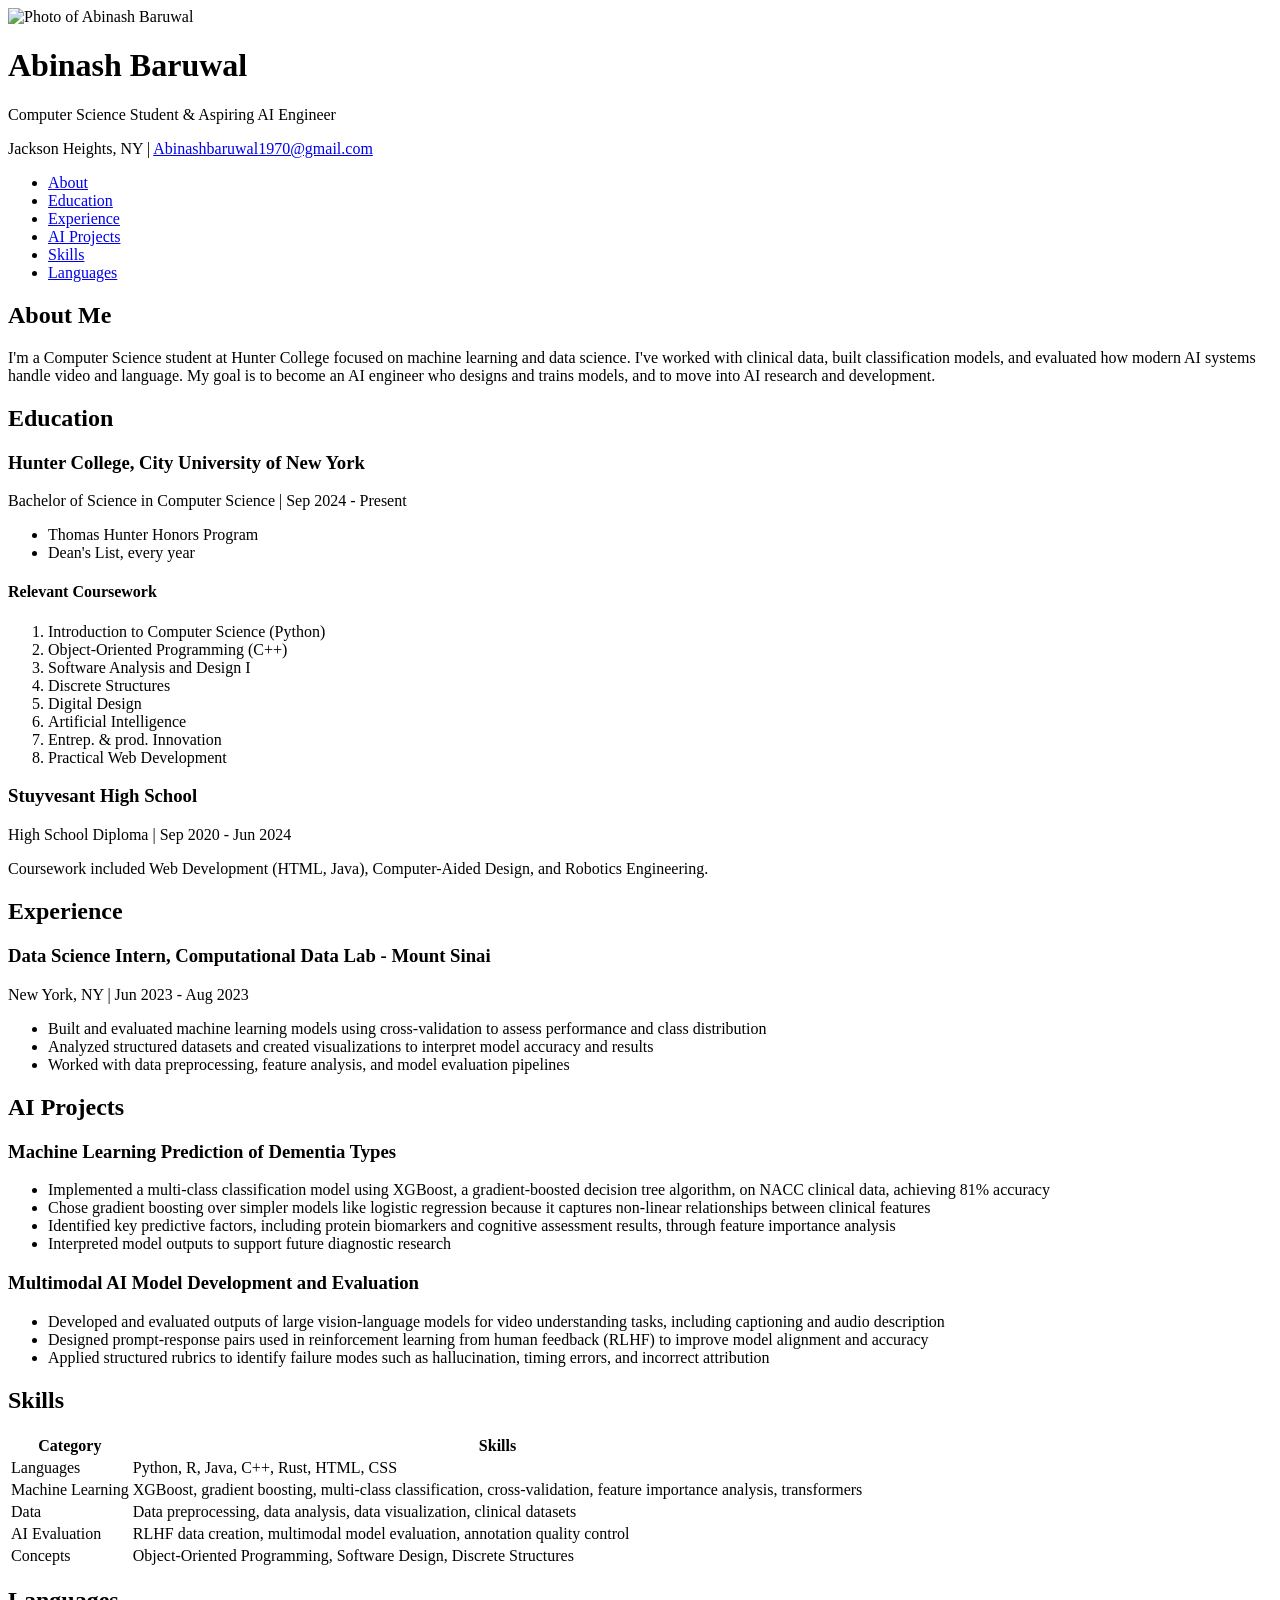
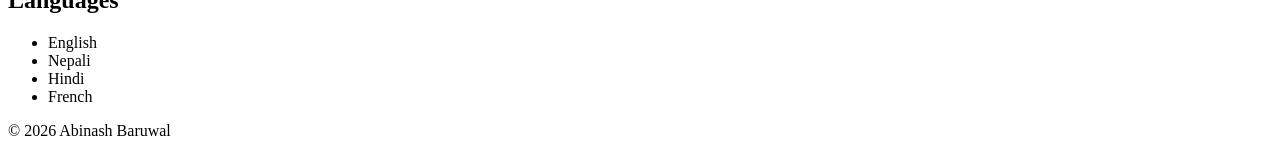
==== index.html @ f67c3e99 "Initial Resume structure" ====
<!DOCTYPE html>
<html lang="en">
<head>
  <meta charset="UTF-8">
  <meta name="viewport" content="width=device-width, initial-scale=1.0">
  <title>Abinash Baruwal | Resume</title>
  <link rel="stylesheet" href="style.css">
</head>
<body>

  <header>
    
    <img src="assets/Picture.png" alt="Photo of Abinash Baruwal" width="160" height="160">
    <h1>Abinash Baruwal</h1>
    <p class="tagline">Computer Science Student &amp; Aspiring AI Engineer</p>
    <p>Jackson Heights, NY | <a href="mailto:Abinashbaruwal1970@gmail.com">Abinashbaruwal1970@gmail.com</a></p>
  </header>

  <nav>
    <ul>
      <li><a href="#about">About</a></li>
      <li><a href="#education">Education</a></li>
      <li><a href="#experience">Experience</a></li>
      <li><a href="#projects">AI Projects</a></li>
      <li><a href="#skills">Skills</a></li>
      <li><a href="#languages">Languages</a></li>
    </ul>
  </nav>

  <main>

    <section id="about">
      <h2>About Me</h2>
      <p>I'm a Computer Science student at Hunter College focused on machine learning and data science. I've worked with clinical data, built classification models, and evaluated how modern AI systems handle video and language. My goal is to become an AI engineer who designs and trains models, and to move into AI research and development.</p>
    </section>

    <section id="education">
      <h2>Education</h2>

      <article>
        <h3>Hunter College, City University of New York</h3>
        <p class="date">Bachelor of Science in Computer Science | Sep 2024 - Present</p>
        <ul>
          <li>Thomas Hunter Honors Program</li>
          <li>Dean's List, every year</li>
        </ul>
        <h4>Relevant Coursework</h4>
        <ol>
          <li>Introduction to Computer Science (Python)</li>
          <li>Object-Oriented Programming (C++)</li>
          <li>Software Analysis and Design I</li>
          <li>Discrete Structures</li>
          <li>Digital Design</li>
          <li>Artificial Intelligence</li>
          <li>Entrep. & prod. Innovation</li>
          <li>Practical Web Development</li>
        </ol>
      </article>

      <article>
        <h3>Stuyvesant High School</h3>
        <p class="date">High School Diploma | Sep 2020 - Jun 2024</p>
        <p>Coursework included Web Development (HTML, Java), Computer-Aided Design, and Robotics Engineering.</p>
      </article>
    </section>

    <section id="experience">
      <h2>Experience</h2>

      <article>
        <h3>Data Science Intern, Computational Data Lab - Mount Sinai</h3>
        <p class="date">New York, NY | Jun 2023 - Aug 2023</p>
        <ul>
          <li>Built and evaluated machine learning models using cross-validation to assess performance and class distribution</li>
          <li>Analyzed structured datasets and created visualizations to interpret model accuracy and results</li>
          <li>Worked with data preprocessing, feature analysis, and model evaluation pipelines</li>
        </ul>
      </article>
    </section>

    <section id="projects">
      <h2>AI Projects</h2>

      <article>
        <h3>Machine Learning Prediction of Dementia Types</h3>
        <ul>
          <li>Implemented a multi-class classification model using XGBoost, a gradient-boosted decision tree algorithm, on NACC clinical data, achieving 81% accuracy</li>
          <li>Chose gradient boosting over simpler models like logistic regression because it captures non-linear relationships between clinical features</li>
          <li>Identified key predictive factors, including protein biomarkers and cognitive assessment results, through feature importance analysis</li>
          <li>Interpreted model outputs to support future diagnostic research</li>
        </ul>
      </article>

      <article>
        <h3>Multimodal AI Model Development and Evaluation</h3>
        <ul>
          <li>Developed and evaluated outputs of large vision-language models for video understanding tasks, including captioning and audio description</li>
          <li>Designed prompt-response pairs used in reinforcement learning from human feedback (RLHF) to improve model alignment and accuracy</li>
          <li>Applied structured rubrics to identify failure modes such as hallucination, timing errors, and incorrect attribution</li>
        </ul>
        </article>
    </section>

    <section id="skills">
      <h2>Skills</h2>
      <table>
        <thead>
          <tr>
            <th>Category</th>
            <th>Skills</th>
          </tr>
        </thead>
        <tbody>
          <tr>
            <td>Languages</td>
            <td>Python, R, Java, C++, Rust, HTML, CSS</td>
          </tr>
          <tr>
            <td>Machine Learning</td>
            <td>XGBoost, gradient boosting, multi-class classification, cross-validation, feature importance analysis, transformers</td>
          </tr>
          <tr>
            <td>Data</td>
            <td>Data preprocessing, data analysis, data visualization, clinical datasets</td>
          </tr>
          <tr>
            <td>AI Evaluation</td>
            <td>RLHF data creation, multimodal model evaluation, annotation quality control</td>
          </tr>
          <tr>
            <td>Concepts</td>
            <td>Object-Oriented Programming, Software Design, Discrete Structures</td>
          </tr>
        </tbody>
      </table>
    </section>

    <section id="languages">
      <h2>Languages</h2>
      <ul>
        <li>English</li>
        <li>Nepali</li>
        <li>Hindi</li>
        <li>French</li>
      </ul>
    </section>

  </main>

  <footer>
    <p>&copy; 2026 Abinash Baruwal</p>
  </footer>

</body>
</html>
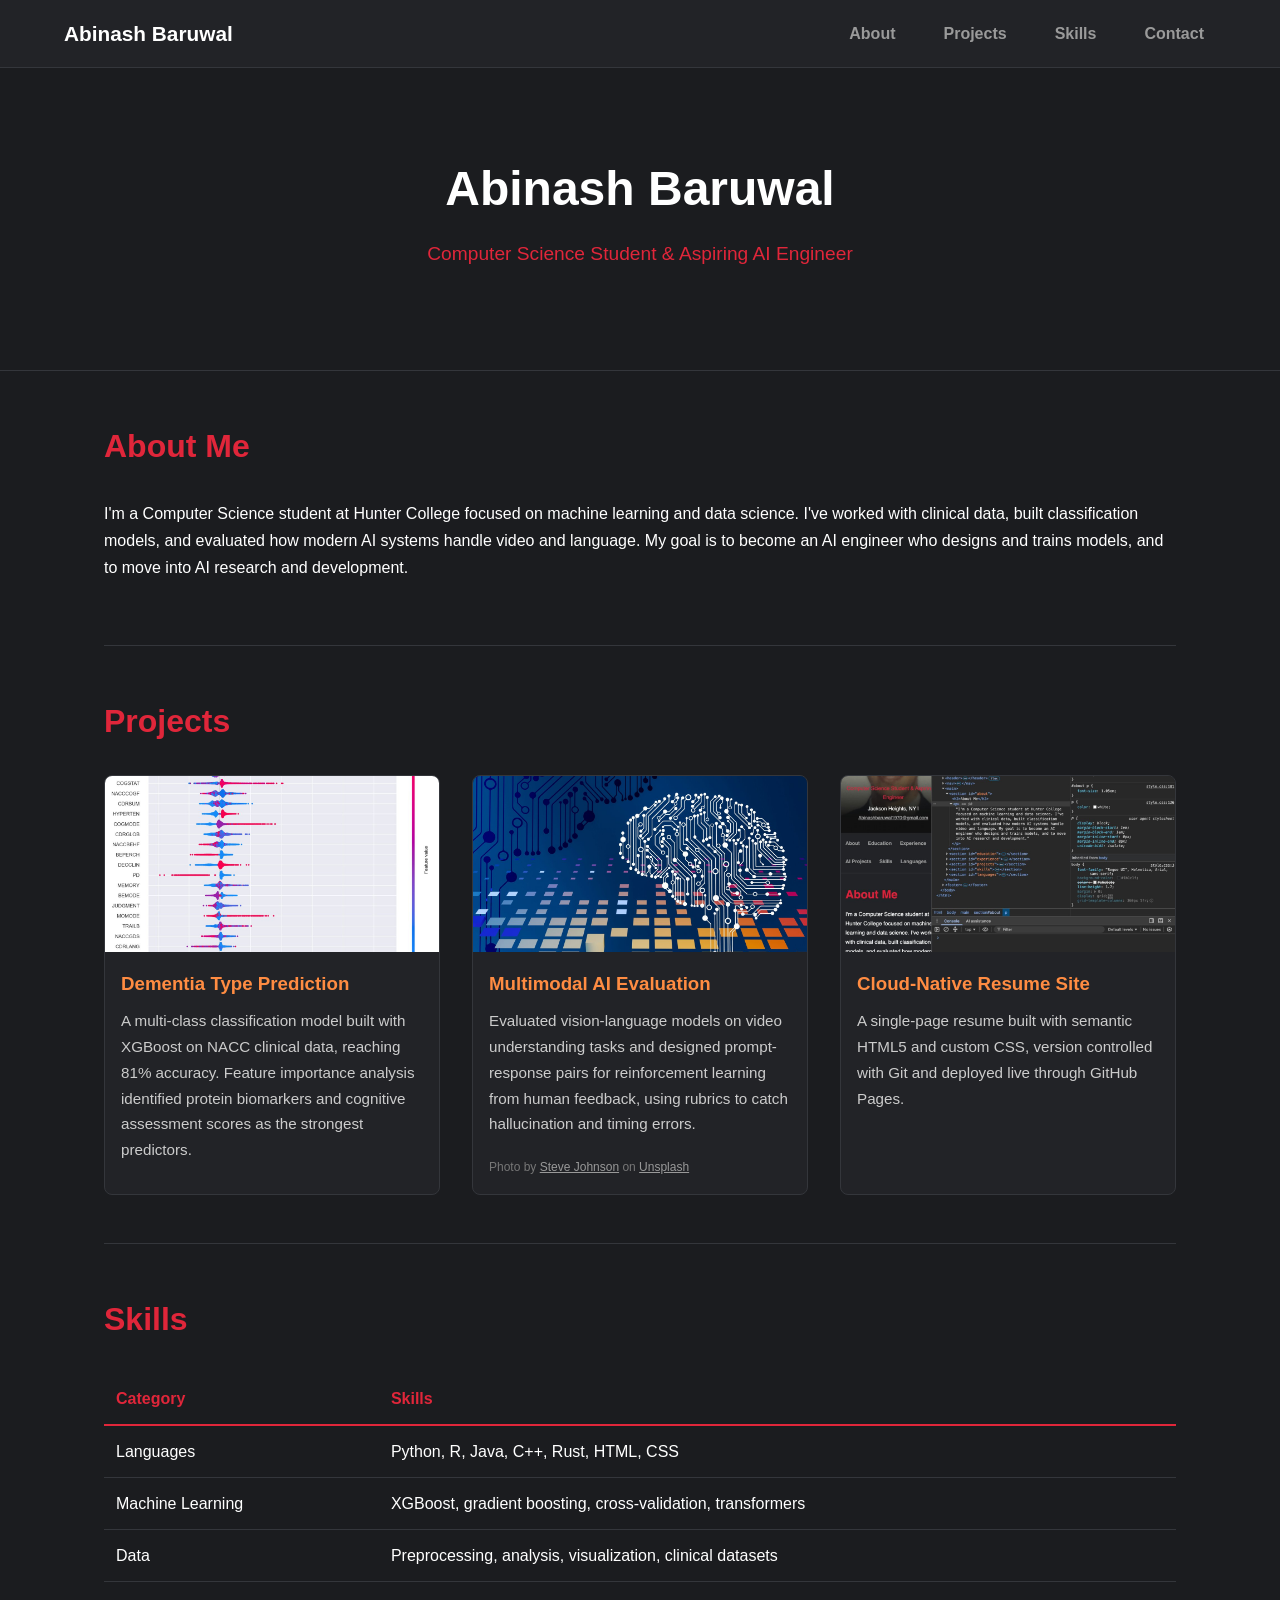
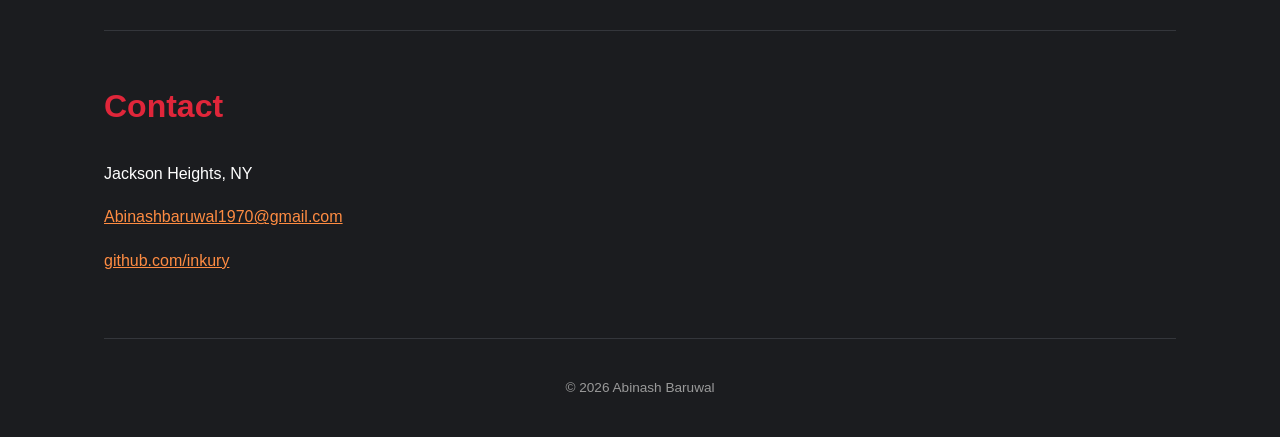
==== commit 3dd5a1f4: "Add responsive portfolio with flexbox and grid" ====
--- a/index.html
+++ b/index.html
@@ -3,29 +3,25 @@
 <head>
   <meta charset="UTF-8">
   <meta name="viewport" content="width=device-width, initial-scale=1.0">
-  <title>Abinash Baruwal | Resume</title>
+  <title>Abinash Baruwal | Portfolio</title>
   <link rel="stylesheet" href="style.css">
 </head>
 <body>
 
-  <header>
-    
-    <img src="assets/Picture.png" alt="Photo of Abinash Baruwal" width="160" height="160">
+  <nav class="navbar">
+    <div class="logo">Abinash Baruwal</div>
+    <ul class="nav-links">
+      <li><a href="#about">About</a></li>
+      <li><a href="#projects">Projects</a></li>
+      <li><a href="#skills">Skills</a></li>
+      <li><a href="#contact">Contact</a></li>
+    </ul>
+  </nav>
+
+  <header class="hero">
     <h1>Abinash Baruwal</h1>
     <p class="tagline">Computer Science Student &amp; Aspiring AI Engineer</p>
-    <p>Jackson Heights, NY | <a href="mailto:Abinashbaruwal1970@gmail.com">Abinashbaruwal1970@gmail.com</a></p>
   </header>
-
-  <nav>
-    <ul>
-      <li><a href="#about">About</a></li>
-      <li><a href="#education">Education</a></li>
-      <li><a href="#experience">Experience</a></li>
-      <li><a href="#projects">AI Projects</a></li>
-      <li><a href="#skills">Skills</a></li>
-      <li><a href="#languages">Languages</a></li>
-    </ul>
-  </nav>
 
   <main>
 
@@ -34,71 +30,31 @@
       <p>I'm a Computer Science student at Hunter College focused on machine learning and data science. I've worked with clinical data, built classification models, and evaluated how modern AI systems handle video and language. My goal is to become an AI engineer who designs and trains models, and to move into AI research and development.</p>
     </section>
 
-    <section id="education">
-      <h2>Education</h2>
+    <section id="projects">
+      <h2>Projects</h2>
 
-      <article>
-        <h3>Hunter College, City University of New York</h3>
-        <p class="date">Bachelor of Science in Computer Science | Sep 2024 - Present</p>
-        <ul>
-          <li>Thomas Hunter Honors Program</li>
-          <li>Dean's List, every year</li>
-        </ul>
-        <h4>Relevant Coursework</h4>
-        <ol>
-          <li>Introduction to Computer Science (Python)</li>
-          <li>Object-Oriented Programming (C++)</li>
-          <li>Software Analysis and Design I</li>
-          <li>Discrete Structures</li>
-          <li>Digital Design</li>
-          <li>Artificial Intelligence</li>
-          <li>Entrep. & prod. Innovation</li>
-          <li>Practical Web Development</li>
-        </ol>
-      </article>
+      <div class="grid">
 
-      <article>
-        <h3>Stuyvesant High School</h3>
-        <p class="date">High School Diploma | Sep 2020 - Jun 2024</p>
-        <p>Coursework included Web Development (HTML, Java), Computer-Aided Design, and Robotics Engineering.</p>
-      </article>
-    </section>
+        <article class="card">
+          <img src="assets/project1.jpg" alt="Data visualization of model results">
+          <h3>Dementia Type Prediction</h3>
+          <p>A multi-class classification model built with XGBoost on NACC clinical data, reaching 81% accuracy. Feature importance analysis identified protein biomarkers and cognitive assessment scores as the strongest predictors.</p>
+        </article>
 
-    <section id="experience">
-      <h2>Experience</h2>
+        <article class="card">
+          <img src="assets/project2.jpg" alt="Abstract visual representing artificial intelligence">
+          <h3>Multimodal AI Evaluation</h3>
+          <p>Evaluated vision-language models on video understanding tasks and designed prompt-response pairs for reinforcement learning from human feedback, using rubrics to catch hallucination and timing errors.</p>
+          <p class="credit">Photo by <a href="https://unsplash.com/@steve_j">Steve Johnson</a> on <a href="https://unsplash.com/">Unsplash</a></p>
+        </article>
 
-      <article>
-        <h3>Data Science Intern, Computational Data Lab - Mount Sinai</h3>
-        <p class="date">New York, NY | Jun 2023 - Aug 2023</p>
-        <ul>
-          <li>Built and evaluated machine learning models using cross-validation to assess performance and class distribution</li>
-          <li>Analyzed structured datasets and created visualizations to interpret model accuracy and results</li>
-          <li>Worked with data preprocessing, feature analysis, and model evaluation pipelines</li>
-        </ul>
-      </article>
-    </section>
+        <article class="card">
+          <img src="assets/project3.jpg" alt="Screenshot of my resume website">
+          <h3>Cloud-Native Resume Site</h3>
+          <p>A single-page resume built with semantic HTML5 and custom CSS, version controlled with Git and deployed live through GitHub Pages.</p>
+        </article>
 
-    <section id="projects">
-      <h2>AI Projects</h2>
-
-      <article>
-        <h3>Machine Learning Prediction of Dementia Types</h3>
-        <ul>
-          <li>Implemented a multi-class classification model using XGBoost, a gradient-boosted decision tree algorithm, on NACC clinical data, achieving 81% accuracy</li>
-          <li>Chose gradient boosting over simpler models like logistic regression because it captures non-linear relationships between clinical features</li>
-          <li>Identified key predictive factors, including protein biomarkers and cognitive assessment results, through feature importance analysis</li>
-          <li>Interpreted model outputs to support future diagnostic research</li>
-        </ul>
-      </article>
-
-      <article>
-        <h3>Multimodal AI Model Development and Evaluation</h3>
-        <ul>
-          <li>Developed and evaluated outputs of large vision-language models for video understanding tasks, including captioning and audio description</li>
-          <li>Designed prompt-response pairs used in reinforcement learning from human feedback (RLHF) to improve model alignment and accuracy</li>
-          <li>Applied structured rubrics to identify failure modes such as hallucination, timing errors, and incorrect attribution</li>
-        </ul>
-        </article>
+      </div>
     </section>
 
     <section id="skills">
@@ -117,32 +73,21 @@
           </tr>
           <tr>
             <td>Machine Learning</td>
-            <td>XGBoost, gradient boosting, multi-class classification, cross-validation, feature importance analysis, transformers</td>
+            <td>XGBoost, gradient boosting, cross-validation, transformers</td>
           </tr>
           <tr>
             <td>Data</td>
-            <td>Data preprocessing, data analysis, data visualization, clinical datasets</td>
-          </tr>
-          <tr>
-            <td>AI Evaluation</td>
-            <td>RLHF data creation, multimodal model evaluation, annotation quality control</td>
-          </tr>
-          <tr>
-            <td>Concepts</td>
-            <td>Object-Oriented Programming, Software Design, Discrete Structures</td>
+            <td>Preprocessing, analysis, visualization, clinical datasets</td>
           </tr>
         </tbody>
       </table>
     </section>
 
-    <section id="languages">
-      <h2>Languages</h2>
-      <ul>
-        <li>English</li>
-        <li>Nepali</li>
-        <li>Hindi</li>
-        <li>French</li>
-      </ul>
+    <section id="contact">
+      <h2>Contact</h2>
+      <p>Jackson Heights, NY</p>
+      <p><a href="mailto:Abinashbaruwal1970@gmail.com">Abinashbaruwal1970@gmail.com</a></p>
+      <p><a href="https://github.com/inkury">github.com/inkury</a></p>
     </section>
 
   </main>
--- a/style.css
+++ b/style.css
@@ -0,0 +1,215 @@
+/* Base */
+
+:root {
+  --bg: #1b1c1f;
+  --panel: #222327;
+  --line: #34363b;
+  --red: #e0263a;
+  --orange: #ff8c42;
+}
+
+* {
+  box-sizing: border-box;
+}
+
+body {
+  font-family: "Segoe UI", Helvetica, Arial, sans-serif;
+  background-color: var(--bg);
+  color: white;
+  line-height: 1.7;
+  margin: 0;
+  font-size: 1rem;
+}
+
+/* Task 1: Flexbox navigation */
+
+.navbar {
+  display: flex;
+  justify-content: space-between;
+  align-items: center;
+  padding: 1rem 5%;
+  background-color: var(--panel);
+  border-bottom: 1px solid var(--line);
+  position: sticky;
+  top: 0;
+}
+
+.logo {
+  font-size: 1.3rem;
+  font-weight: bold;
+  color: white;
+}
+
+.nav-links {
+  display: flex;
+  align-items: center;
+  gap: 1.5rem;
+  list-style: none;
+  margin: 0;
+  padding: 0;
+}
+
+.nav-links a {
+  color: #9a9a9a;
+  text-decoration: none;
+  font-weight: bold;
+  padding: 0.5rem 0.75rem;
+  border-radius: 4px;
+}
+
+.nav-links a:hover {
+  color: white;
+  background-color: var(--red);
+}
+
+/* Hero */
+
+.hero {
+  padding: 5rem 5%;
+  text-align: center;
+  border-bottom: 1px solid var(--line);
+}
+
+.hero h1 {
+  font-size: 3rem;
+  margin: 0;
+}
+
+.tagline {
+  color: var(--red);
+  font-size: 1.2rem;
+  margin-top: 0.5rem;
+}
+
+/* Sections */
+
+main {
+  max-width: 75rem;
+  margin: 0 auto;
+  padding: 0 5%;
+}
+
+section {
+  padding: 3rem 0;
+  border-bottom: 1px solid var(--line);
+}
+
+h2 {
+  font-size: 2rem;
+  color: var(--red);
+  margin-top: 0;
+}
+
+/* Task 2: Grid showcase */
+
+.grid {
+  display: grid;
+  grid-template-columns: repeat(3, 1fr);
+  grid-gap: 2rem;
+}
+
+.card {
+  background-color: var(--panel);
+  border: 1px solid var(--line);
+  border-radius: 8px;
+  overflow: hidden;
+}
+
+.card img {
+  width: 100%;
+  height: 11rem;
+  object-fit: cover;
+  display: block;
+}
+
+.card h3 {
+  color: var(--orange);
+  margin: 1rem 1rem 0.5rem;
+}
+
+.card p {
+  margin: 0 1rem 1.25rem;
+  font-size: 0.95rem;
+  color: #cccccc;
+}
+
+.card .credit {
+  margin: 0 1rem 1rem;
+  font-size: 0.75rem;
+  color: #777;
+}
+
+.card .credit a {
+  color: #999;
+}
+
+/* Table */
+
+table {
+  width: 100%;
+  border-collapse: collapse;
+}
+
+th,
+td {
+  border-bottom: 1px solid var(--line);
+  padding: 0.75rem;
+  text-align: left;
+}
+
+th {
+  color: var(--red);
+  border-bottom: 2px solid var(--red);
+}
+
+/* Links and footer */
+
+a {
+  color: var(--orange);
+}
+
+footer {
+  text-align: center;
+  padding: 1.5rem;
+  font-size: 0.85rem;
+  color: #9a9a9a;
+}
+
+/* Task 3: Mobile breakpoint */
+
+@media (max-width: 768px) {
+
+  /* Nav stacks vertically */
+  .navbar {
+    flex-direction: column;
+    gap: 1rem;
+  }
+
+  .nav-links {
+    flex-direction: column;
+    gap: 0.5rem;
+    text-align: center;
+  }
+
+  /* Grid collapses to one column */
+  .grid {
+    grid-template-columns: 1fr;
+  }
+
+  /* Smaller type for small screens */
+  body {
+    font-size: 0.95rem;
+  }
+
+  .hero {
+    padding: 3rem 5%;
+  }
+
+  .hero h1 {
+    font-size: 2rem;
+  }
+
+  h2 {
+    font-size: 1.5rem;
+  }
+}
